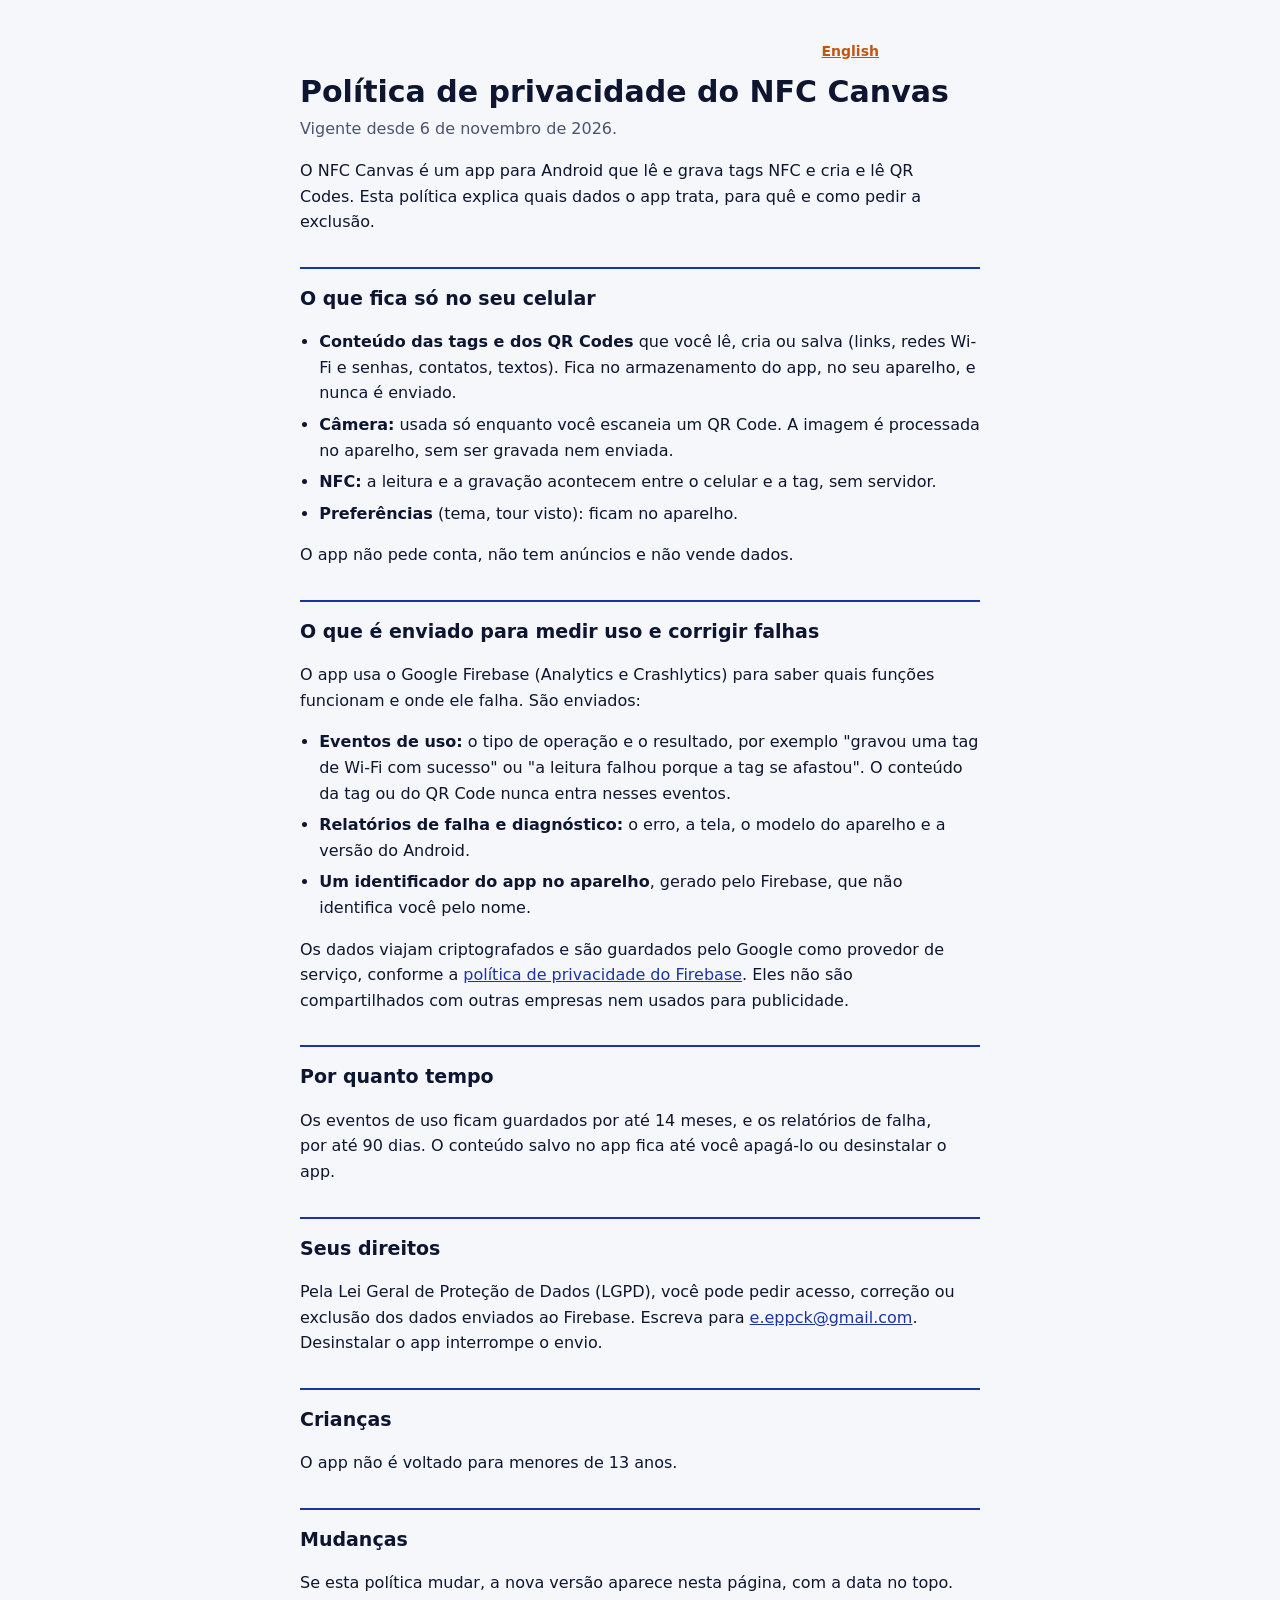
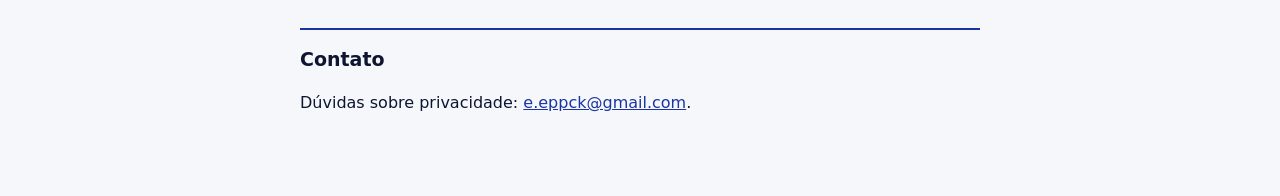
==== privacidade.html @ 63280452 "🎉 publica a página e a política de privacidade do NFC Canvas - cria a página inicial com os links da" ====
<!doctype html>
<html lang="pt-BR">
<head>
<meta charset="utf-8">
<meta name="viewport" content="width=device-width, initial-scale=1">
<title>NFC Canvas · Política de privacidade</title>
<link rel="alternate" hreflang="en" href="privacy.html">
<link rel="stylesheet" href="style.css">
</head>
<body>
<main>
  <p class="lang"><a href="privacy.html" lang="en">English</a></p>
  <h1>Política de privacidade do NFC Canvas</h1>
  <p class="meta">Vigente desde 6 de novembro de 2026.</p>

  <p>O NFC Canvas é um app para Android que lê e grava tags NFC e cria e lê QR Codes. Esta política explica quais dados o app trata, para quê e como pedir a exclusão.</p>

  <h2>O que fica só no seu celular</h2>
  <ul>
    <li><strong>Conteúdo das tags e dos QR Codes</strong> que você lê, cria ou salva (links, redes Wi-Fi e senhas, contatos, textos). Fica no armazenamento do app, no seu aparelho, e nunca é enviado.</li>
    <li><strong>Câmera:</strong> usada só enquanto você escaneia um QR Code. A imagem é processada no aparelho, sem ser gravada nem enviada.</li>
    <li><strong>NFC:</strong> a leitura e a gravação acontecem entre o celular e a tag, sem servidor.</li>
    <li><strong>Preferências</strong> (tema, tour visto): ficam no aparelho.</li>
  </ul>
  <p>O app não pede conta, não tem anúncios e não vende dados.</p>

  <h2>O que é enviado para medir uso e corrigir falhas</h2>
  <p>O app usa o Google Firebase (Analytics e Crashlytics) para saber quais funções funcionam e onde ele falha. São enviados:</p>
  <ul>
    <li><strong>Eventos de uso:</strong> o tipo de operação e o resultado, por exemplo "gravou uma tag de Wi-Fi com sucesso" ou "a leitura falhou porque a tag se afastou". O conteúdo da tag ou do QR Code nunca entra nesses eventos.</li>
    <li><strong>Relatórios de falha e diagnóstico:</strong> o erro, a tela, o modelo do aparelho e a versão do Android.</li>
    <li><strong>Um identificador do app no aparelho</strong>, gerado pelo Firebase, que não identifica você pelo nome.</li>
  </ul>
  <p>Os dados viajam criptografados e são guardados pelo Google como provedor de serviço, conforme a <a href="https://firebase.google.com/support/privacy">política de privacidade do Firebase</a>. Eles não são compartilhados com outras empresas nem usados para publicidade.</p>

  <h2>Por quanto tempo</h2>
  <p>Os eventos de uso ficam guardados por até 14 meses, e os relatórios de falha, por até 90 dias. O conteúdo salvo no app fica até você apagá-lo ou desinstalar o app.</p>

  <h2>Seus direitos</h2>
  <p>Pela Lei Geral de Proteção de Dados (LGPD), você pode pedir acesso, correção ou exclusão dos dados enviados ao Firebase. Escreva para <a href="mailto:e.eppck@gmail.com">e.eppck@gmail.com</a>. Desinstalar o app interrompe o envio.</p>

  <h2>Crianças</h2>
  <p>O app não é voltado para menores de 13 anos.</p>

  <h2>Mudanças</h2>
  <p>Se esta política mudar, a nova versão aparece nesta página, com a data no topo.</p>

  <h2>Contato</h2>
  <p>Dúvidas sobre privacidade: <a href="mailto:e.eppck@gmail.com">e.eppck@gmail.com</a>.</p>
</main>
</body>
</html>
---- style.css ----
/* Paginas publicas do NFC Canvas (GitHub Pages): cobalto e laranja da identidade. */
:root {
  --bg: #f5f7fb;
  --ink: #0e1530;
  --muted: #4a5372;
  --brand: #1a35a3;
  --accent: #c2560f;
  color-scheme: light dark;
}
@media (prefers-color-scheme: dark) {
  :root {
    --bg: #0d1220;
    --ink: #eef1fa;
    --muted: #a9b1c9;
    --brand: #8fa8ff;
    --accent: #ffaa70;
  }
}
* {
  box-sizing: border-box;
}
body {
  margin: 0;
  background: var(--bg);
  color: var(--ink);
  font:
    16px / 1.6 "Manrope",
    "Segoe UI",
    system-ui,
    sans-serif;
  padding: 40px max(16px, env(safe-area-inset-right, 0px)) 64px
    max(16px, env(safe-area-inset-left, 0px));
}
main {
  max-width: 680px;
  margin: 0 auto;
}
h1 {
  font-size: 30px;
  line-height: 1.2;
  margin: 0 0 6px;
  text-wrap: balance;
}
h2 {
  font-size: 19px;
  margin: 32px 0 8px;
  border-top: 2px solid var(--brand);
  padding-top: 14px;
}
p,
li {
  max-width: 65ch;
}
ul {
  padding-left: 1.2em;
}
li {
  margin-bottom: 6px;
}
a {
  color: var(--brand);
}
.meta {
  color: var(--muted);
  margin-top: 0;
}
.lang {
  text-align: right;
  margin: 0 0 12px;
  font-size: 14px;
}
.lang a {
  color: var(--accent);
  font-weight: 700;
}
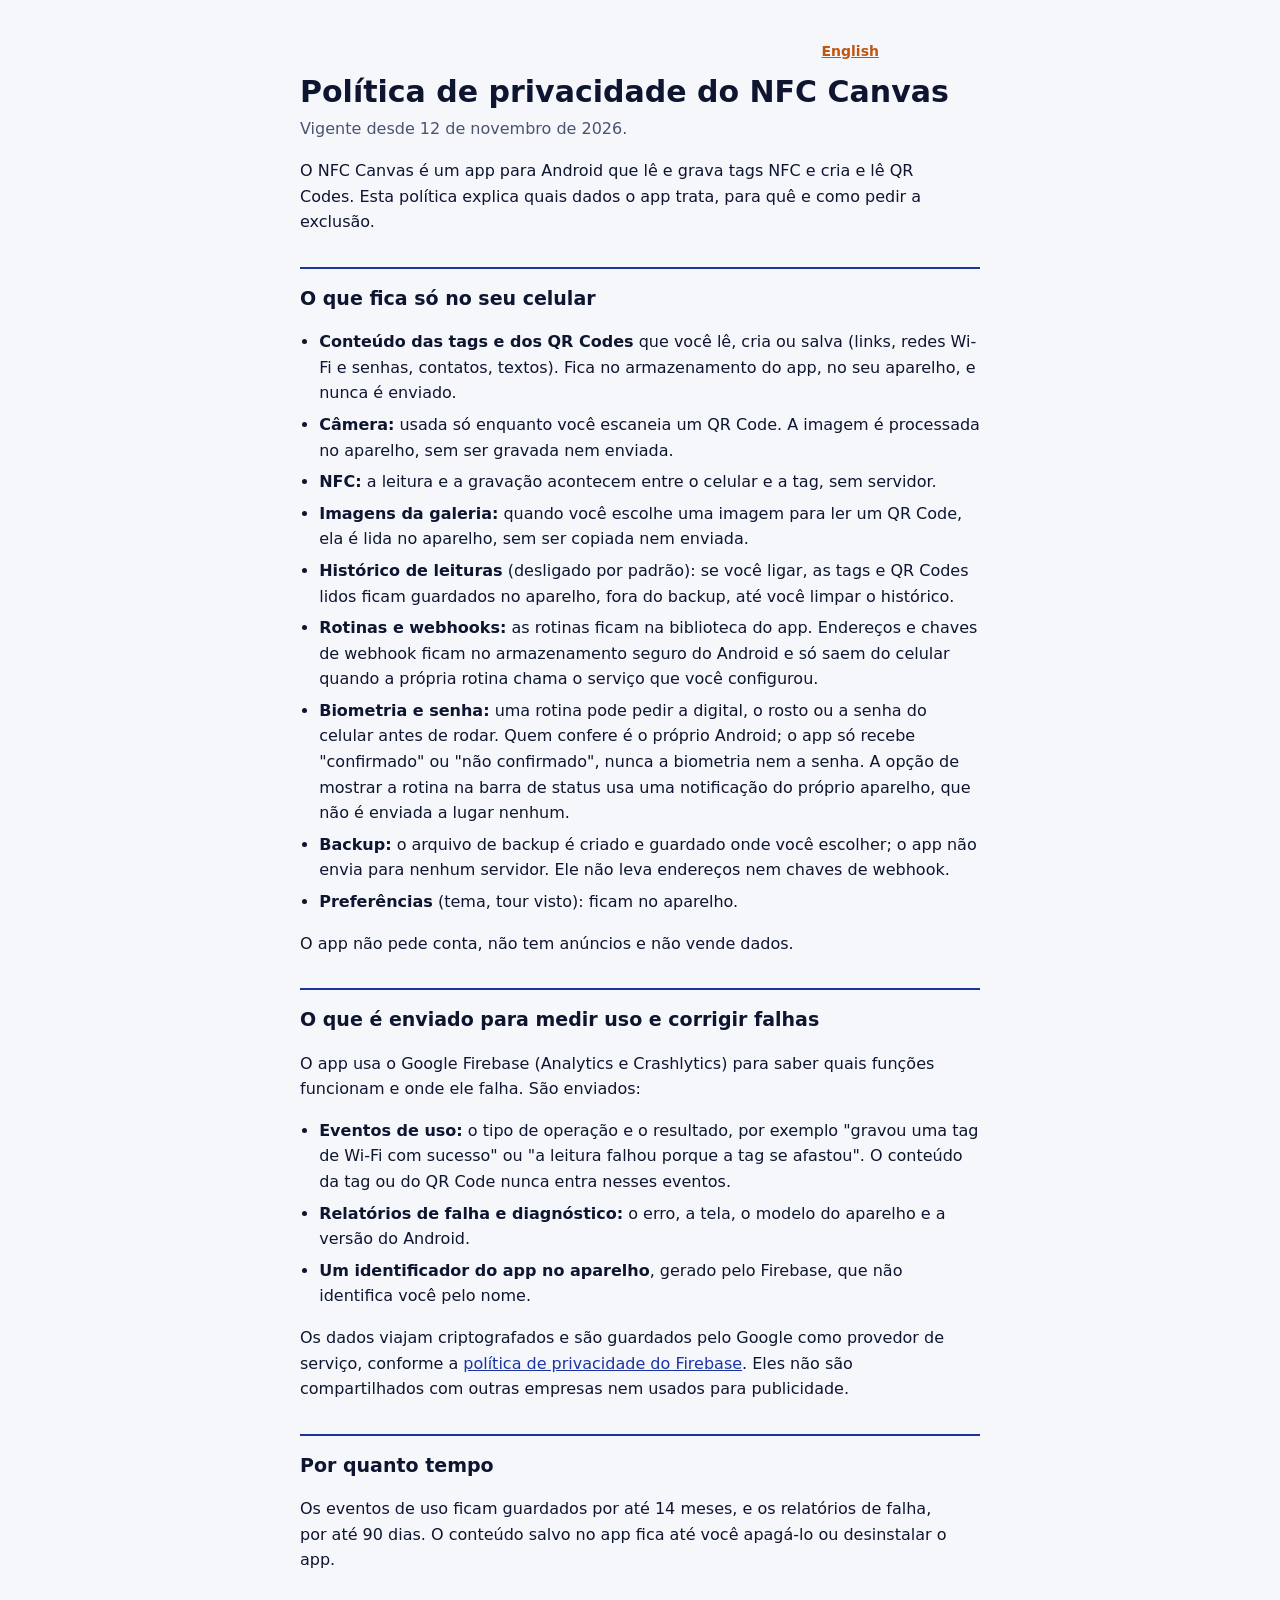
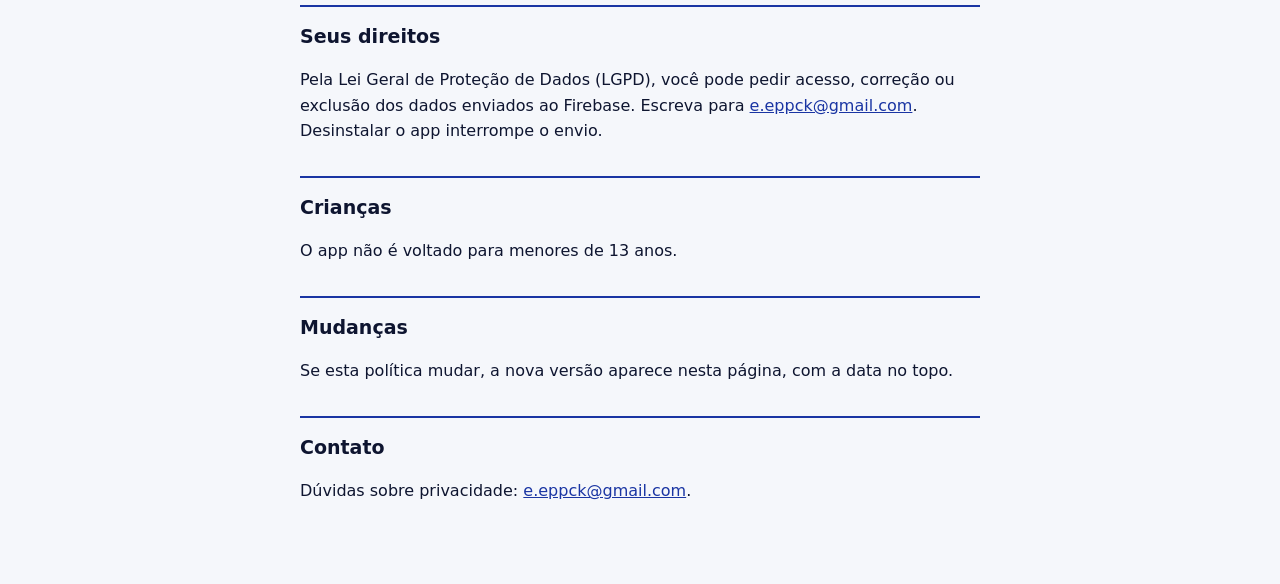
==== commit 9450344a: "📝 atualiza a política de privacidade para a versão 0.5.0 do NFC Canvas - inclui as imagens da galeri" ====
--- a/privacidade.html
+++ b/privacidade.html
@@ -11,7 +11,7 @@
 <main>
   <p class="lang"><a href="privacy.html" lang="en">English</a></p>
   <h1>Política de privacidade do NFC Canvas</h1>
-  <p class="meta">Vigente desde 6 de novembro de 2026.</p>
+  <p class="meta">Vigente desde 12 de novembro de 2026.</p>
 
   <p>O NFC Canvas é um app para Android que lê e grava tags NFC e cria e lê QR Codes. Esta política explica quais dados o app trata, para quê e como pedir a exclusão.</p>
 
@@ -20,6 +20,11 @@
     <li><strong>Conteúdo das tags e dos QR Codes</strong> que você lê, cria ou salva (links, redes Wi-Fi e senhas, contatos, textos). Fica no armazenamento do app, no seu aparelho, e nunca é enviado.</li>
     <li><strong>Câmera:</strong> usada só enquanto você escaneia um QR Code. A imagem é processada no aparelho, sem ser gravada nem enviada.</li>
     <li><strong>NFC:</strong> a leitura e a gravação acontecem entre o celular e a tag, sem servidor.</li>
+    <li><strong>Imagens da galeria:</strong> quando você escolhe uma imagem para ler um QR Code, ela é lida no aparelho, sem ser copiada nem enviada.</li>
+    <li><strong>Histórico de leituras</strong> (desligado por padrão): se você ligar, as tags e QR Codes lidos ficam guardados no aparelho, fora do backup, até você limpar o histórico.</li>
+    <li><strong>Rotinas e webhooks:</strong> as rotinas ficam na biblioteca do app. Endereços e chaves de webhook ficam no armazenamento seguro do Android e só saem do celular quando a própria rotina chama o serviço que você configurou.</li>
+    <li><strong>Biometria e senha:</strong> uma rotina pode pedir a digital, o rosto ou a senha do celular antes de rodar. Quem confere é o próprio Android; o app só recebe "confirmado" ou "não confirmado", nunca a biometria nem a senha. A opção de mostrar a rotina na barra de status usa uma notificação do próprio aparelho, que não é enviada a lugar nenhum.</li>
+    <li><strong>Backup:</strong> o arquivo de backup é criado e guardado onde você escolher; o app não envia para nenhum servidor. Ele não leva endereços nem chaves de webhook.</li>
     <li><strong>Preferências</strong> (tema, tour visto): ficam no aparelho.</li>
   </ul>
   <p>O app não pede conta, não tem anúncios e não vende dados.</p>
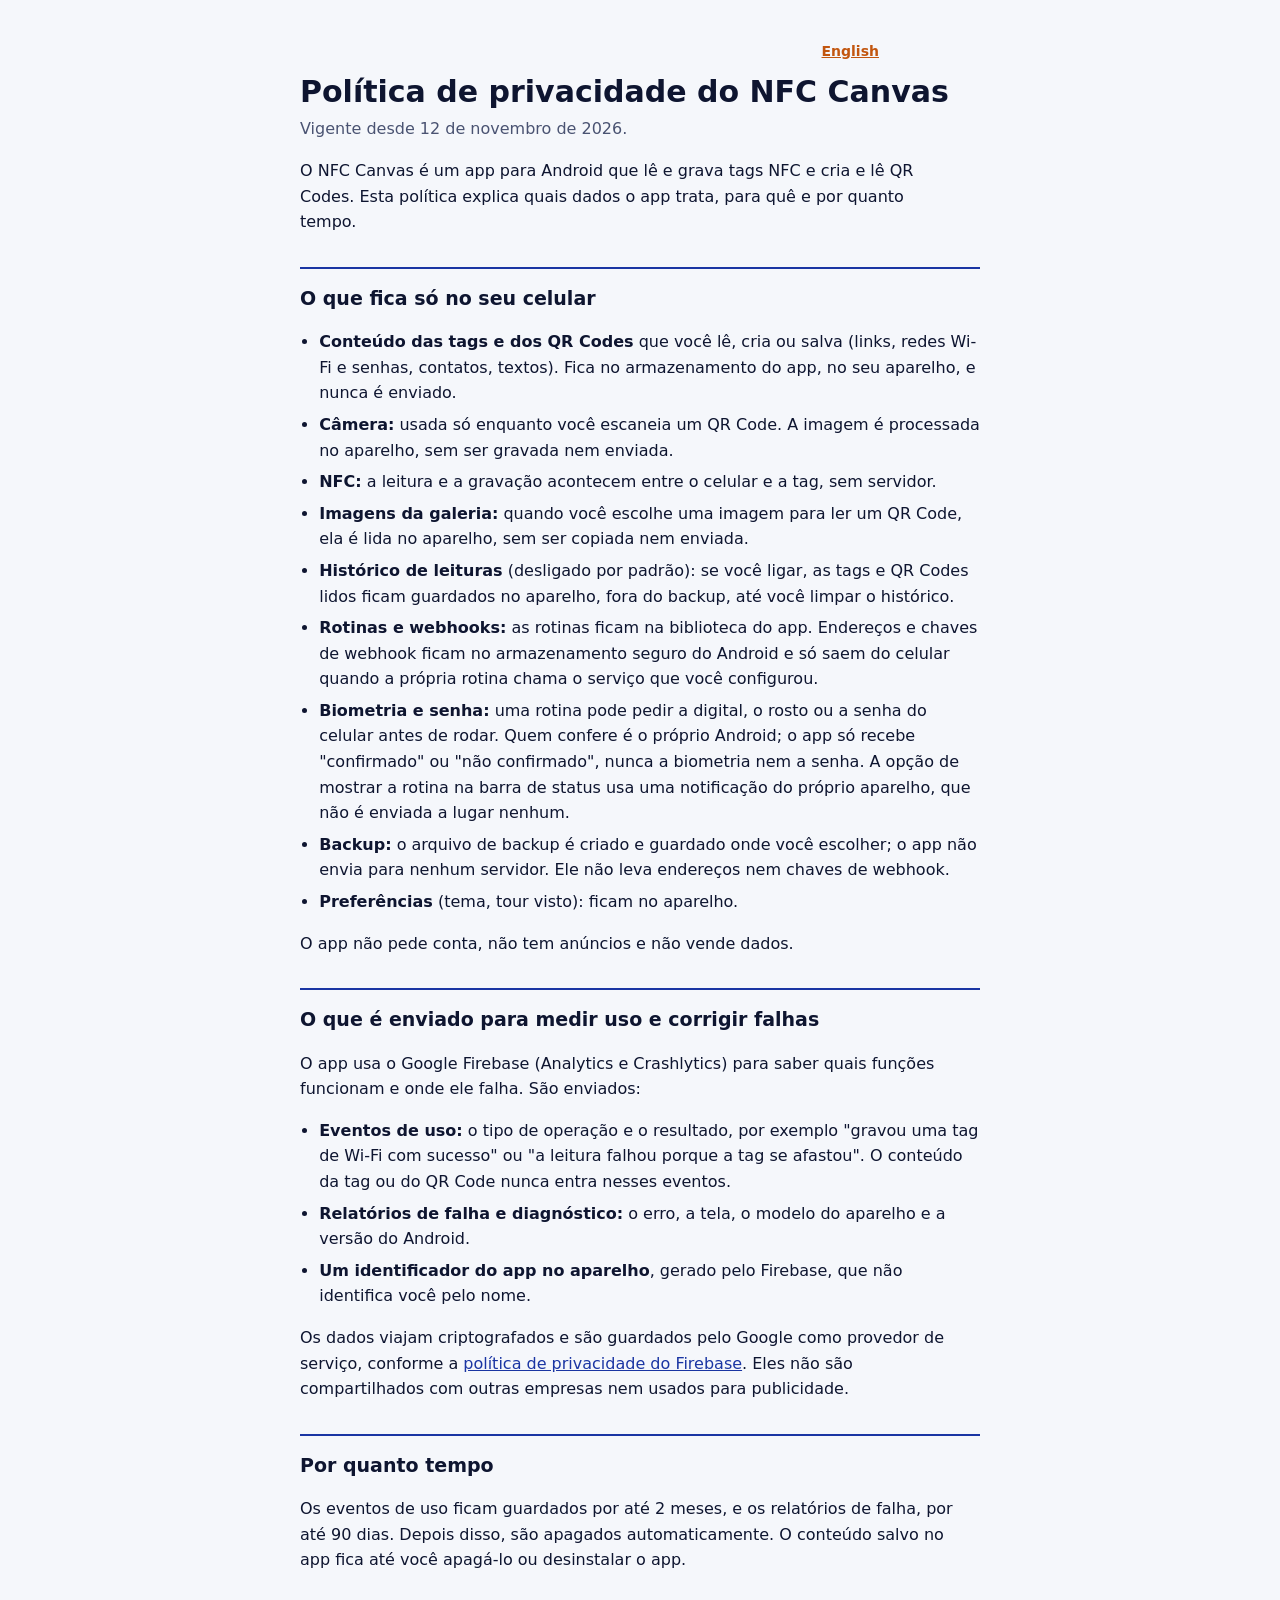
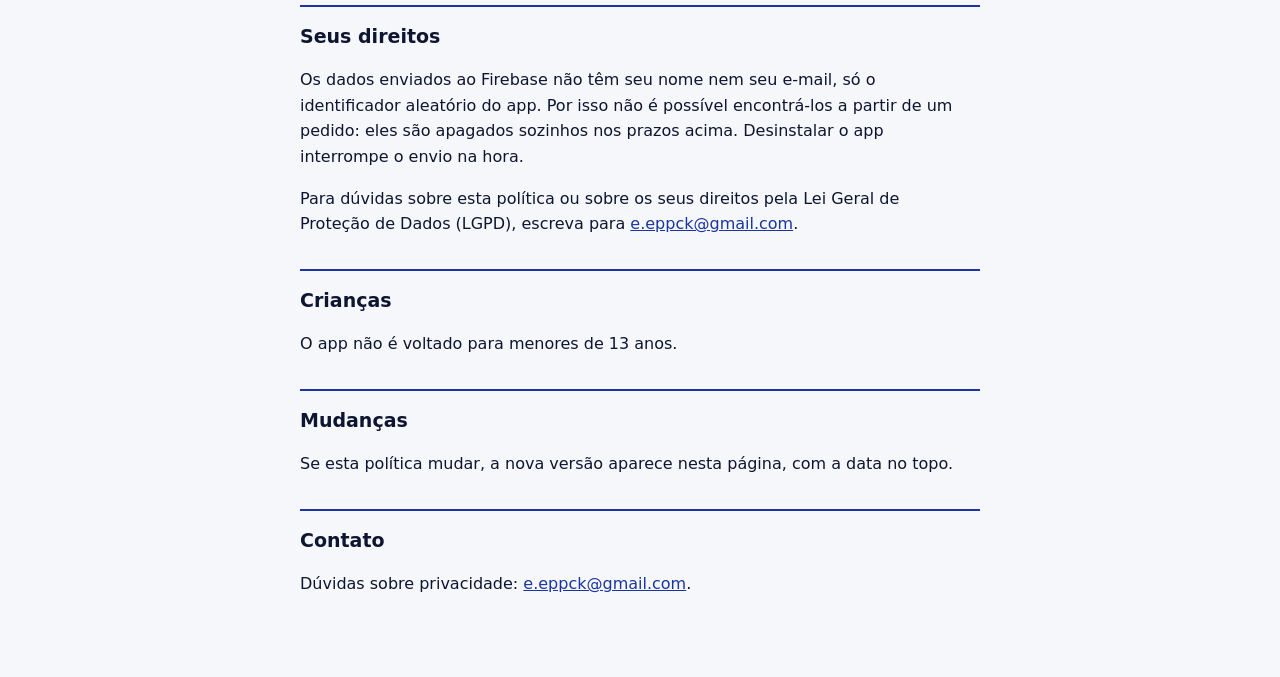
==== commit 2f6cd6f3: "📝 encurta a retenção dos dados na política de privacidade - eventos de uso por até 2 meses e falhas " ====
--- a/privacidade.html
+++ b/privacidade.html
@@ -13,7 +13,7 @@
   <h1>Política de privacidade do NFC Canvas</h1>
   <p class="meta">Vigente desde 12 de novembro de 2026.</p>
 
-  <p>O NFC Canvas é um app para Android que lê e grava tags NFC e cria e lê QR Codes. Esta política explica quais dados o app trata, para quê e como pedir a exclusão.</p>
+  <p>O NFC Canvas é um app para Android que lê e grava tags NFC e cria e lê QR Codes. Esta política explica quais dados o app trata, para quê e por quanto tempo.</p>
 
   <h2>O que fica só no seu celular</h2>
   <ul>
@@ -39,10 +39,11 @@
   <p>Os dados viajam criptografados e são guardados pelo Google como provedor de serviço, conforme a <a href="https://firebase.google.com/support/privacy">política de privacidade do Firebase</a>. Eles não são compartilhados com outras empresas nem usados para publicidade.</p>
 
   <h2>Por quanto tempo</h2>
-  <p>Os eventos de uso ficam guardados por até 14 meses, e os relatórios de falha, por até 90 dias. O conteúdo salvo no app fica até você apagá-lo ou desinstalar o app.</p>
+  <p>Os eventos de uso ficam guardados por até 2 meses, e os relatórios de falha, por até 90 dias. Depois disso, são apagados automaticamente. O conteúdo salvo no app fica até você apagá-lo ou desinstalar o app.</p>
 
   <h2>Seus direitos</h2>
-  <p>Pela Lei Geral de Proteção de Dados (LGPD), você pode pedir acesso, correção ou exclusão dos dados enviados ao Firebase. Escreva para <a href="mailto:e.eppck@gmail.com">e.eppck@gmail.com</a>. Desinstalar o app interrompe o envio.</p>
+  <p>Os dados enviados ao Firebase não têm seu nome nem seu e-mail, só o identificador aleatório do app. Por isso não é possível encontrá-los a partir de um pedido: eles são apagados sozinhos nos prazos acima. Desinstalar o app interrompe o envio na hora.</p>
+  <p>Para dúvidas sobre esta política ou sobre os seus direitos pela Lei Geral de Proteção de Dados (LGPD), escreva para <a href="mailto:e.eppck@gmail.com">e.eppck@gmail.com</a>.</p>
 
   <h2>Crianças</h2>
   <p>O app não é voltado para menores de 13 anos.</p>
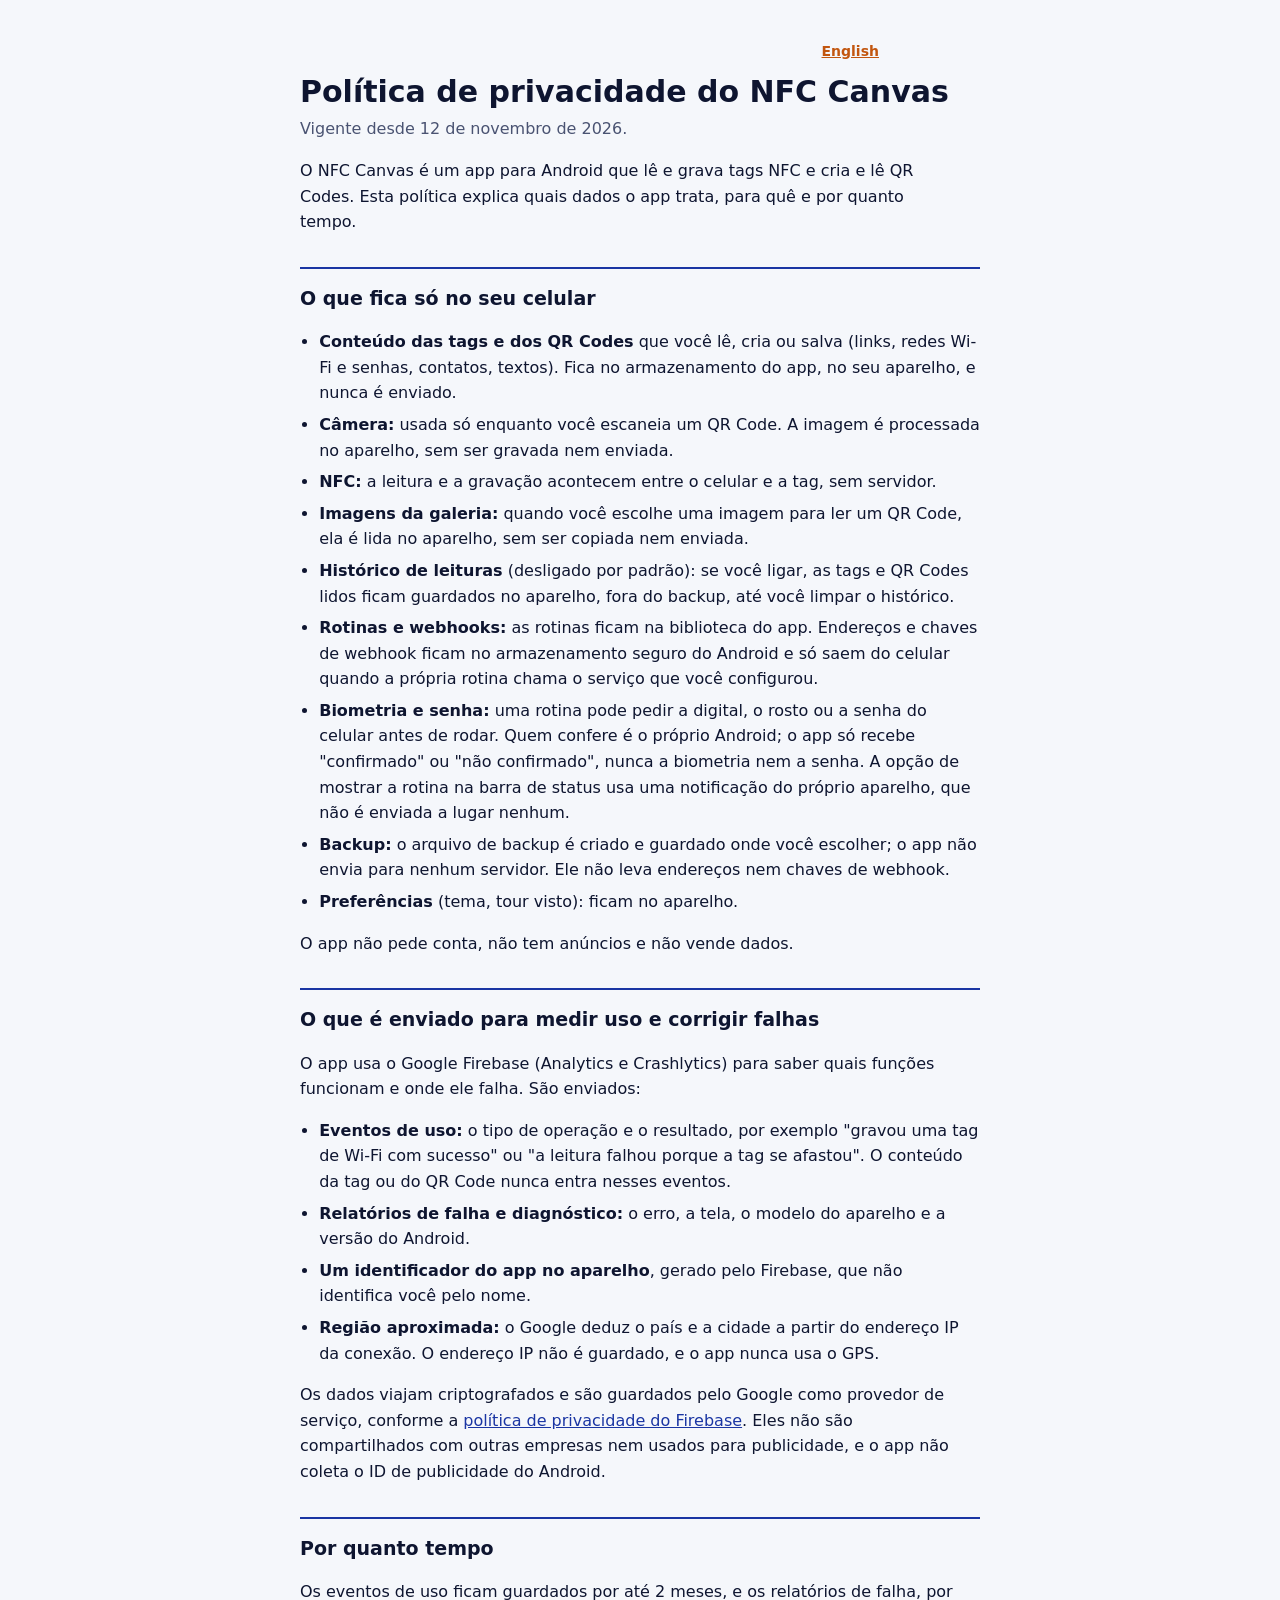
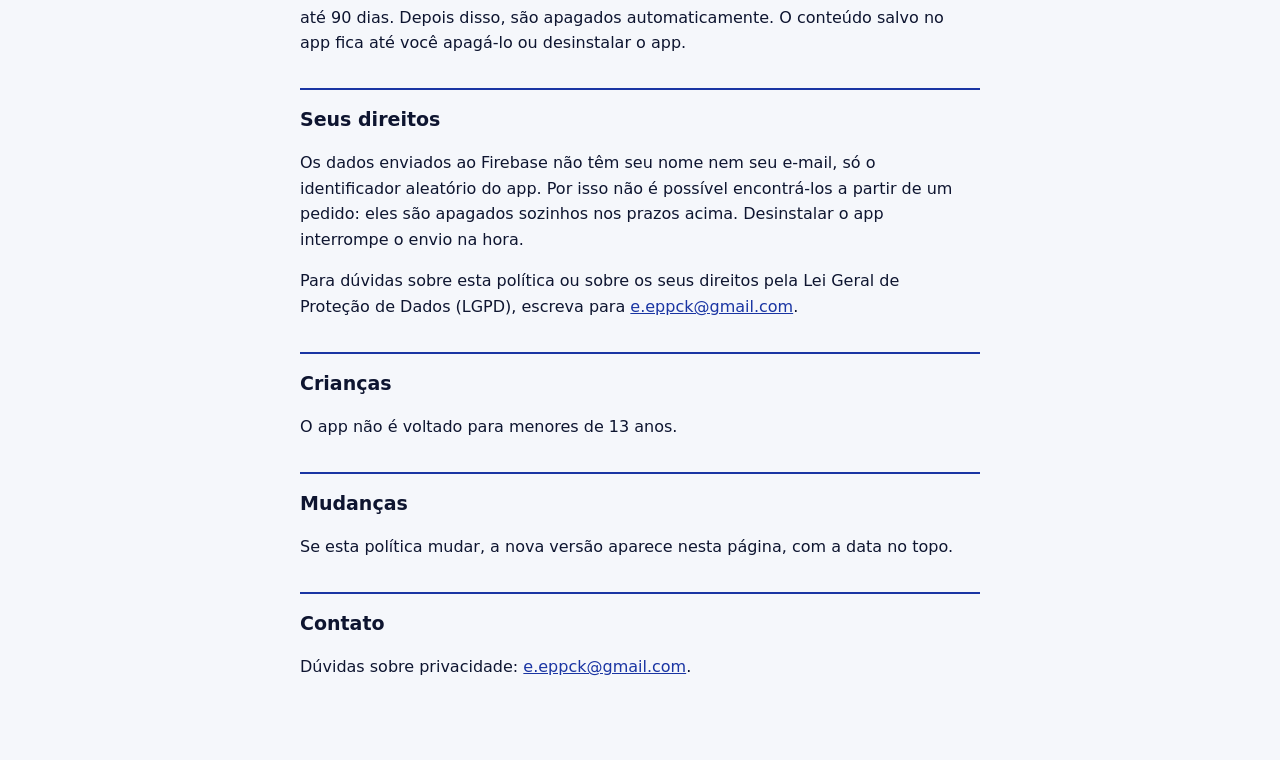
==== commit 25989f35: "📝 encurta a retenção dos dados e cita a região aproximada na política de privacidade - eventos de us" ====
--- a/privacidade.html
+++ b/privacidade.html
@@ -35,8 +35,9 @@
     <li><strong>Eventos de uso:</strong> o tipo de operação e o resultado, por exemplo "gravou uma tag de Wi-Fi com sucesso" ou "a leitura falhou porque a tag se afastou". O conteúdo da tag ou do QR Code nunca entra nesses eventos.</li>
     <li><strong>Relatórios de falha e diagnóstico:</strong> o erro, a tela, o modelo do aparelho e a versão do Android.</li>
     <li><strong>Um identificador do app no aparelho</strong>, gerado pelo Firebase, que não identifica você pelo nome.</li>
+    <li><strong>Região aproximada:</strong> o Google deduz o país e a cidade a partir do endereço IP da conexão. O endereço IP não é guardado, e o app nunca usa o GPS.</li>
   </ul>
-  <p>Os dados viajam criptografados e são guardados pelo Google como provedor de serviço, conforme a <a href="https://firebase.google.com/support/privacy">política de privacidade do Firebase</a>. Eles não são compartilhados com outras empresas nem usados para publicidade.</p>
+  <p>Os dados viajam criptografados e são guardados pelo Google como provedor de serviço, conforme a <a href="https://firebase.google.com/support/privacy">política de privacidade do Firebase</a>. Eles não são compartilhados com outras empresas nem usados para publicidade, e o app não coleta o ID de publicidade do Android.</p>
 
   <h2>Por quanto tempo</h2>
   <p>Os eventos de uso ficam guardados por até 2 meses, e os relatórios de falha, por até 90 dias. Depois disso, são apagados automaticamente. O conteúdo salvo no app fica até você apagá-lo ou desinstalar o app.</p>
